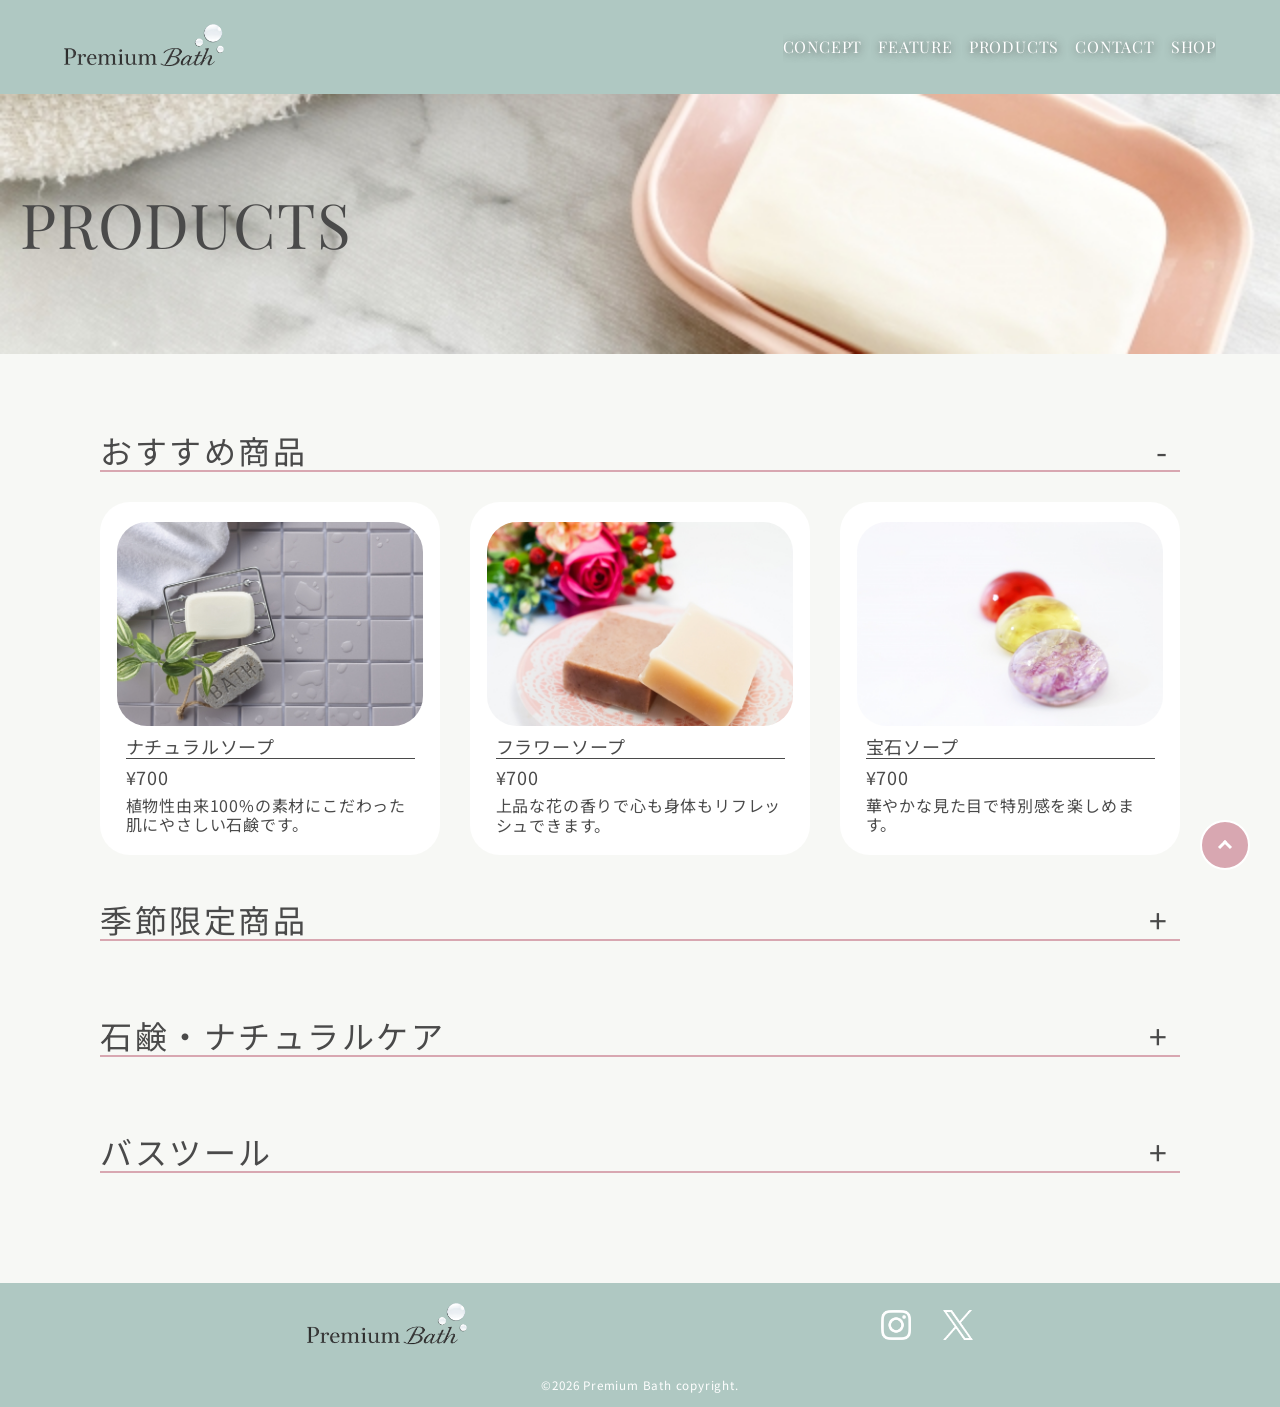
==== products.html @ 67b6cede "Add files via upload" ====
<!DOCTYPE html>
<html lang="ja">

<head>
	<meta charset="UTF-8">
	<meta name="viewport" content="width=device-width, initial-scale=1.0">
	<title>Premium Bath | 商品一覧ページ</title>
	<meta name="description" content="静岡県沼津市にあるお風呂グッズの専門店「Premium Bath」の商品一覧ページです">
	<meta name="format-detection" content="telephone=no" />

	<!-- favicon -->
	<link rel="icon" href="favicon.ico" type="image/x-icon">
	<link rel="icon" type="image/svg+xml" href="favicon.svg">

	<!-- google-fonts -->
	<link rel="preconnect" href="https://fonts.googleapis.com">
	<link rel="preconnect" href="https://fonts.gstatic.com" crossorigin>
	<link
		href="https://fonts.googleapis.com/css2?family=Noto+Sans+JP:wght@100..900&family=Playfair+Display:ital,wght@0,400..900;1,400..900&display=swap"
		rel="stylesheet">

	<!-- css -->
	<link rel="stylesheet" href="css/style.css">

	<!-- js -->
	<script type="module" src="js/main.js"></script>

</head>

<body id="top">
	<header class="header">
		<div class="header-wrapper">
			<div class="header-logo">
				<a href="index.html">
					<img src="img/logo.png" width="600" height="170" alt="PremiumBath">
				</a>
			</div>
			<nav class="header-nav" aria-label="メインナビゲーション">
				<ul class="header-nav-list">
					<li>
						<a href="index.html#top-concept">CONCEPT</a>
					</li>
					<li>
						<a href="index.html#top-feature">FEATURE</a>
					</li>
					<li>
						<a href="index.html#top-products">PRODUCTS</a>
					</li>
					<li>
						<a href="index.html#top-contact">CONTACT</a>
					</li>
					<li>
						<a href="index.html#top-shop">SHOP</a>
					</li>
				</ul>
			</nav>
		</div>
	</header>

	<main>
		<div class="c-page-kv">
			<img src="img/bg-page-kv.jpg" width="1366" height="180" alt="">
			<h1>PRODUCTS</h1>
		</div>

		<section class="products">
			<div class="l-container u-ptb">
				<div class="products-category-wrapper">
					<div class="products-category-item">
						<h2 class="js-products-title">おすすめ商品</h2>
						<div class="products-category-card-wrapper is-open">
							<article class="products-category-card">
								<img src="img/pic-products-item.jpg" width="640" height="427" alt="自然由来100%使用のナチュラルソープ">
								<div class="products-category-card-text">
									<h3>ナチュラルソープ</h3>
									<p>&yen;700</p>
									<p>
										<span>植物性由来100%の素材にこだわった肌にやさしい石鹸です。</span>
									</p>
								</div>
							</article>
							<article class="products-category-card">
								<img src="img/pic-products-item02.jpg" width="640" height="427" alt="お花の香りが特徴的なフラワーソープ">
								<div class="products-category-card-text">
									<h3>フラワーソープ</h3>
									<p>&yen;700</p>
									<p>
										<span>上品な花の香りで心も身体もリフレッシュできます。</span>
									</p>
								</div>
							</article>
							<article class="products-category-card">
								<img src="img/pic-products-item03.jpg" width="640" height="427"
									alt="宝石のような透明感のあるカラフルなソープ">
								<div class="products-category-card-text">
									<h3>宝石ソープ</h3>
									<p>&yen;700</p>
									<p>
										<span>華やかな見た目で特別感を楽しめます。</span>
									</p>
								</div>
							</article>
						</div>
					</div>
					<div class="products-category-item u-mt">
						<h2 class="js-products-title">季節限定商品</h2>
						<div class="products-category-card-wrapper">
							<article class="products-category-card">
								<img src="img/pic-products-item04.jpg" width="640" height="427"
									alt="オレンジやレモンを使った秋限定ソープ">
								<div class="products-category-card-text">
									<h3>秋限定ソープ</h3>
									<p>&yen;700</p>
									<p>
										<span>旬の果物をベースに作り上げた石鹸。</span>
										<span>柑橘の爽やかな香りが特徴です。</span>
									</p>
								</div>
							</article>
							<article class="products-category-card">
								<img src="img/pic-products-item05.jpg" width="640" height="427" alt="柑橘エキス使用のバスソルト">
								<div class="products-category-card-text">
									<h3>柑橘バスソルト</h3>
									<p>&yen;700</p>
									<p>
										<span>爽やかな柑橘の香りで心も身体もリフレッシュできます。</span>
									</p>
								</div>
							</article>
							<article class="products-category-card">
								<img src="img/pic-products-item06.jpg" width="640" height="427" alt="バナナ由来のヘアオイル">
								<div class="products-category-card-text">
									<h3>バナナオイル</h3>
									<p>&yen;700</p>
									<p>
										<span>バナナから成分を抽出したオイル。</span>
										<span>保湿効果バツグンです。</span>
									</p>
								</div>
							</article>
						</div>
					</div>
					<div class="products-category-item u-mt">
						<h2 class="js-products-title">石鹸・ナチュラルケア</h2>
						<div class="products-category-card-wrapper">
							<article class="products-category-card">
								<img src="img/pic-products-item.jpg" width="640" height="427" alt="自然由来100%使用のナチュラルソープ">
								<div class="products-category-card-text">
									<h3>ナチュラルソープ</h3>
									<p>&yen;700</p>
									<p>
										<span>植物性由来100%の素材にこだわった肌にやさしい石鹸です。</span>
									</p>
								</div>
							</article>
							<article class="products-category-card">
								<img src="img/pic-products-item07.jpg" width="640" height="427"
									alt="ラベンダーの香りが特徴的なバスソルト">
								<div class="products-category-card-text">
									<h3>ラベンダーソルト</h3>
									<p>&yen;700</p>
									<p>
										<span>ラベンダーの香りで心も身体もリフレッシュできます。</span>
									</p>
								</div>
							</article>
							<article class="products-category-card">
								<img src="img/pic-products-item03.jpg" width="640" height="427"
									alt="宝石のような透明感のあるカラフルなソープ">
								<div class="products-category-card-text">
									<h3>宝石ソープ</h3>
									<p>&yen;700</p>
									<p>
										<span>華やかな見た目で特別感を楽しめます。</span>
									</p>
								</div>
							</article>
							<article class="products-category-card">
								<img src="img/pic-products-item08.jpg" width="640" height="427"
									alt="化学成分を使用していない髪の毛、肌に優しいシャンプー">
								<div class="products-category-card-text">
									<h3>オーガニックシャンプー</h3>
									<p>&yen;700</p>
									<p>
										<span>化学成分を使用していない髪の毛、肌に優しいシャンプーです。</span>
									</p>
								</div>
							</article>
							<article class="products-category-card">
								<img src="img/pic-products-item02.jpg" width="640" height="427" alt="お花の香りが特徴的なフラワーソープ">
								<div class="products-category-card-text">
									<h3>フラワーソープ</h3>
									<p>&yen;700</p>
									<p>
										<span>上品な花の香りで心も身体もリフレッシュできます。</span>
									</p>
								</div>
							</article>
							<article class="products-category-card">
								<img src="img/pic-products-item09.jpg" width="640" height="427" alt="蜂蜜をたっぷり使用したヘアオイル">
								<div class="products-category-card-text">
									<h3>ハニーヘアオイル</h3>
									<p>&yen;700</p>
									<p>
										<span>蜂蜜をたっぷり使用したヘアオイルです。肌に潤いを与えます。</span>
									</p>
								</div>
							</article>
						</div>
					</div>
					<div class="products-category-item u-mt">
						<h2 class="js-products-title">バスツール</h2>
						<div class="products-category-card-wrapper">
							<article class="products-category-card">
								<img src="img/pic-products-item10.jpg" width="640" height="427"
									alt="白いコットン100パーセントのバスタオル">
								<div class="products-category-card-text">
									<h3>コットン100%バスタオル</h3>
									<p>&yen;700</p>
									<p>
										<span>コットン100%使用。</span>
										<span>ふわっと気持ちいい肌触り。</span>
									</p>
								</div>
							</article>
							<article class="products-category-card">
								<img src="img/pic-products-item11.jpg" width="640" height="427" alt="木製ハンドルの羊毛ブラシ">
								<div class="products-category-card-text">
									<h3>羊毛100%ブラシ</h3>
									<p>&yen;700</p>
									<p>
										<span>ケラチン(羊毛)を100%使用。</span>
										<span>優しく肌を洗います。</span>
									</p>
								</div>
							</article>
							<article class="products-category-card">
								<img src="img/pic-products-item12.jpg" width="640" height="427"
									alt="バスタオルやブラシをまとめたバスツールセット">
								<div class="products-category-card-text">
									<h3>バスツールセット</h3>
									<p>&yen;1800</p>
									<p>
										<span>お風呂が快適になるグッズを集めました。プレゼントとしても喜ばれます。</span>
									</p>
								</div>
							</article>
						</div>
					</div>
				</div>
			</div>
		</section>

		<a class="c-pagetop" href="#top" aria-label="ページトップへ戻る">
			<span></span>
		</a>
	</main>

	<footer class="footer">
		<div class="l-container">
			<div class="footer-contents">
				<div class="footer-logo">
					<a href="index.html">
						<img src="img/logo.png" width="600" height="170" alt="PremiumBath">
					</a>
				</div>
				<div class="footer-sns">
					<a href="https://www.instagram.com/?hl=ja" class="footer-sns-icon" target="_blank"
						rel="noopener noreferrer">
						<img src="img/icon-footer-instagram.png" width="100" height="100" alt="インスタグラムのアイコン">
					</a>
					<a href="https://x.com/?lang=ja" class="footer-sns-icon" target="_blank" rel="noopener noreferrer">
						<img src="img/icon-footer-x.png" width="100" height="102" alt="X(旧ツイッター)のアイコン">
					</a>
				</div>
			</div>
			<p class="footer-copyright">
				<small>&copy;2026 Premium Bath copyright.</small>
			</p>
		</div>
	</footer>
</body>

</html>
---- css/style.css ----
@charset "utf-8";

/* !!! グローバル !!! */
/*!
global
------------------------------
*/
:root {
  /* color-bg */
  --color-bg: #f7f8f5;
  --color-bg-primary: #afc8c2;
  --color-bg-secondary: #c8b6d9;
  --color-bg-accent: #d8a7b1;
  --color-bg-black: #1d1d1d;
  --color-bg-white: #fff;
  --color-bg-gray: #7a7b7b;

  /* color-mask */
  --color-mask-black: rgba(40, 40, 40, 0.35);
  --color-mask-primary: rgba(175, 200, 194, 0.9);

  /* color-font */
  --color-font-base: #4a4a4a;
  --color-font-accent: #d8a7b1;
  --color-font-white: #ffffff;
  --color-font-attention: #d94747;

  /* color-shadow */
  --color-shadow-base: #4a4a4a;
  --color-shadow-primary: #afc8c2;

  /* color-border */
  --color-border-base: #4a4a4a;
  --color-border-white: #fff;

  /* font-family */
  --font-family-base: "Noto Sans JP", sans-serif;
  --font-family-english: "Playfair Display", serif;

  /* font-letter-spacing */
  --font-letter-spacing-base: 0.05em;
  --font-letter-spacing-heading: 0.08em;

  /* width-contents */
  --width-content-s: 960px;
  --width-content: 1080px;
  --width-content-l: 1200px;
}

/* !!! ファンデーション !!! */
/*!
foundation > reset
------------------------------
*/
html {
  color: #000;
  background: #fff;
}

body,
div,
dl,
dt,
dd,
ul,
ol,
li,
h1,
h2,
h3,
h4,
h5,
h6,
pre,
code,
form,
fieldset,
legend,
input,
textarea,
p,
blockquote,
th,
td {
  margin: 0;
  padding: 0;
}

table {
  border-collapse: collapse;
  border-spacing: 0;
  width: 100%;
}

fieldset,
img {
  border: 0;
}

address,
caption,
cite,
code,
dfn,
em,
strong,
th,
var {
  font-style: normal;
  font-weight: normal;
}

ol,
ul {
  list-style: none;
}

caption,
th {
  text-align: left;
}

h1,
h2,
h3,
h4,
h5,
h6 {
  font-size: 100%;
  font-weight: normal;
}

q:before,
q:after {
  content: "";
}

abbr,
acronym {
  border: 0;
  font-variant: normal;
}

sup {
  display: block;
}

sub {
  vertical-align: text-bottom;
}

input,
textarea,
select,
button {
  color: inherit;
  font-family: inherit;
  font-size: inherit;
  font-weight: inherit;
  line-height: inherit;
  font-size: 100%;
  border-radius: 0;
  border: none;
  appearance: none;
  -webkit-appearance: none;
  background-color: inherit;
}

input,
textarea,
select {
  font-size: 16px;
}

textarea {
  resize: vertical;
  display: block;
}

button {
  padding: 0;
  cursor: pointer;
}

legend {
  color: #000;
}

main {
  display: block;
}

a {
  text-decoration: none;
  color: inherit;
}

img {
  width: 100%;
  height: auto;
  vertical-align: bottom;
}

svg {
  display: block;
}

* {
  -webkit-font-smoothing: antialiased;
  -moz-osx-font-smoothing: grayscale;
  box-sizing: border-box;
}

*::before,
*::after {
  box-sizing: border-box;
}

/*!
foundation > base
------------------------------
*/
html {
  scroll-behavior: smooth;
}

body {
  line-height: 1.8;
  font-size: 14px;
  color: var(--color-font-base);
  font-family: var(--font-family-base);
  letter-spacing: var(--font-letter-spacing-base);
  background-color: var(--color-bg);
}

@media screen and (min-width: 768px) {
  body {
    font-size: 16px;
  }
}

/* !!! ユーティリティー !!! */
/*!
utility > utility
------------------------------
*/
.u-mt {
  margin-top: 40px !important;
}

@media screen and (min-width: 768px) {
  .u-mt {
    margin-top: 48px !important;
  }
}

.u-ptb {
  padding: 64px 0 !important;
}

@media screen and (min-width: 768px) {
  .u-ptb {
    padding: 80px 0 !important;
  }
}

.u-visually-hidden {
  position: absolute !important;
  white-space: nowrap !important;
  width: 1px !important;
  height: 1px !important;
  overflow: hidden !important;
  border: 0 !important;
  padding: 0 !important;
  clip: rect(0 0 0 0) !important;
  clip-path: inset(50%) !important;
  margin: -1px !important;
}

/* !!! コンポーネント !!! */
/*!
component > section-title
------------------------------
*/
.c-section-title {
  display: grid;
  gap: 6px;
  text-align: center;
}

.c-section-title--white {
  color: var(--color-font-white);
  text-shadow: 1px 1px 8px var(--color-shadow-base);
}

.c-section-title p,
.c-section-title h2 {
  line-height: 1;
  letter-spacing: var(--font-letter-spacing-heading);
  padding-left: 0.08em;
}

.c-section-title p {
  font-size: 28px;
  font-family: var(--font-family-english);
}

@media screen and (min-width: 768px) {
  .c-section-title p {
    font-size: 32px;
  }
}

.c-section-title h2 {
  font-size: 18px;
}

@media screen and (min-width: 768px) {
  .c-section-title h2 {
    font-size: 20px;
  }
}

/*!
component > page-kv
------------------------------
*/
.c-page-kv {
  position: relative;
}

.c-page-kv img {
  width: 100%;
  height: 180px;
  object-fit: cover;
}

@media screen and (min-width: 768px) {
  .c-page-kv img {
    height: 260px;
  }
}

.c-page-kv h1 {
  font-family: var(--font-family-english);
  font-size: 36px;
  position: absolute;
  top: 50%;
  left: 20px;
  transform: translate(0, -50%);
}

@media screen and (min-width: 768px) {
  .c-page-kv h1 {
    font-size: 62px;
  }
}

/*!
component > page-contents
------------------------------
*/
.c-page-contents {
  text-align: center;
}

.c-page-contents h2 {
  font-size: 28px;
  line-height: 1;
}

@media screen and (min-width: 768px) {
  .c-page-contents h2 {
    font-size: 32px;
  }
}

.c-page-text {
  display: block;
}

/*!
component > pagetop
------------------------------
*/
.c-pagetop {
  height: 30px;
  width: 30px;
  position: fixed;
  right: 15px;
  bottom: 15px;
  background: var(--color-bg-accent);
  border: solid 2px var(--color-border-white);
  border-radius: 50%;
  display: grid;
  place-items: center;
  z-index: 2;
  transition: opacity 0.3s;
}

@media screen and (min-width: 768px) {
  .c-pagetop {
    height: 50px;
    width: 50px;
    right: 30px;
    bottom: 30px;
  }
}

@media (any-hover: hover) {
  .c-pagetop:hover {
    opacity: 0.8;
  }
}

.c-pagetop span {
  height: 10px;
  width: 10px;
  border-top: 3px solid var(--color-border-white);
  border-right: 3px solid var(--color-border-white);
  transform: translateY(20%) rotate(-45deg);
}

/*!
component > button
------------------------------
*/
.c-button {
  display: grid;
  place-items: center;
  width: 180px;
  height: 60px;
  border-radius: 100vh;
  transition:
    transform 0.7s ease,
    color 0.7s ease,
    background-color 0.7s ease,
    border-color 0.7s ease;
  font-family: var(--font-family-english);
}

@media screen and (min-width: 768px) {
  .c-button {
    width: 220px;
  }
}

@media (any-hover: hover) {
  .c-button:hover {
    transform: scale(1.1) translateY(-2px);
  }
}

.c-button--black {
  color: var(--color-font-white);
  background-color: var(--color-bg-black);
  border: solid 1px transparent;
}

@media (any-hover: hover) {
  .c-button--black:hover {
    color: var(--color-font-base);
    background-color: var(--color-bg);
    border-color: var(--color-border-base);
  }
}

.c-button--white {
  color: var(--color-font-base);
  background-color: var(--color-bg-white);
  border: solid 1px var(--color-border-base);
}

@media (any-hover: hover) {
  .c-button--white:hover {
    color: var(--color-font-white);
    background-color: var(--color-bg-accent);
    border-color: transparent;
  }
}

.c-button--submit {
  width: 200px;
  border-radius: initial;
  background-color: var(--color-bg-white);
  border: solid 1px var(--color-border-base);
}

@media screen and (min-width: 768px) {
  .c-button--submit {
    width: 240px;
  }
}

@media (any-hover: hover) {
  .c-button--submit:hover {
    color: var(--color-font-white);
    background-color: var(--color-bg-black);
    border-color: transparent;
  }
}

.c-button--center {
  margin-inline: auto;
}

/*!
component > product(単体)
------------------------------
*/
.c-product-card {
  display: grid;
  gap: 12px;
}

@media screen and (min-width: 768px) {
  .c-product-card img {
    max-width: 400px;
  }
}

.c-product-text h3 {
  font-size: 18px;
}

@media screen and (min-width: 768px) {
  .c-product-text h3 {
    font-size: 20px;
  }
}

.c-product-text p {
  margin-top: 4px;
}

.c-product-text p span {
  display: block;
}

/*!
component > product(複数)
------------------------------
*/
.c-products-box {
  display: grid;
  gap: 30px;
  place-items: baseline;
}

@media screen and (min-width: 600px) {
  .c-products-box--col2 {
    grid-template-columns: repeat(2, 1fr);
  }
}

@media screen and (min-width: 768px) {
  .c-products-box--col3 {
    grid-template-columns: repeat(3, 1fr);
  }
}

/*!
component > animation
------------------------------
*/
.js-fadein {
  opacity: 0;
  transform: translateY(30px);
  transition:
    opacity 0.8s ease,
    transform 0.8s ease;
}

.js-fadein.is-show {
  opacity: 1;
  transform: translateY(0);
}

/* !!! レイアウト !!! */
/*!
layout > container
------------------------------
*/
.l-container-l,
.l-container,
.l-container-s {
  width: 90%;
  margin: 0 auto;
}

.l-container-s {
  max-width: var(--width-content-s);
}

.l-container {
  max-width: var(--width-content);
}

.l-container-l {
  max-width: var(--width-content-l);
}

/*!
layout > header
------------------------------
*/
@media screen and (min-width: 768px) {
  .header {
    background-color: var(--color-bg-primary);
  }
}

.header-wrapper {
  align-items: center;
  line-height: 1;
}

@media screen and (min-width: 768px) {
  .header-wrapper {
    width: 90%;
    margin-inline: auto;
    display: flex;
    justify-content: space-between;
    gap: 0;
  }
}

.header-logo {
  padding: 16px 0;
}

@media screen and (min-width: 768px) {
  .header-logo {
    padding: 24px 0;
  }
}

.header-logo img {
  display: block;
  width: 160px;
  height: auto;
  margin-inline: auto;
}

.header-nav {
  display: grid;
  place-items: center;
  height: 40px;
  width: 100%;
  background-color: var(--color-bg-primary);
  overflow-x: scroll;
  scrollbar-width: none;
  padding: 0 10px;
}

@media screen and (min-width: 768px) {
  .header-nav {
    background-color: initial;
    width: initial;
    padding: 0;
  }
}

.header-nav::-webkit-scrollbar {
  display: none;
}

.header-nav-list {
  display: flex;
  align-items: center;
  gap: 16px;
}

.header-nav-list a {
  display: block;
  color: var(--color-font-white);
  font-family: var(--font-family-english);
  text-shadow: 1px 1px 8px var(--color-shadow-base);
  transition:
    color 0.3s ease,
    text-shadow 0.3s ease;
}

@media (any-hover: hover) {
  .header-nav-list a:hover {
    text-shadow: 1px 1px var(--color-shadow-base);
    color: var(--color-font-accent);
  }
}

/*!
layout > footer
------------------------------
*/
.footer {
  background-color: var(--color-bg-primary);
  padding: 10px 0;
}

@media screen and (min-width: 400px) {
  .footer {
    padding: 20px 0 10px 0;
  }
}

.footer-contents {
  display: flex;
  flex-direction: column;
  align-items: center;
  gap: 8px;
}

@media screen and (min-width: 400px) {
  .footer-contents {
    flex-direction: initial;
    justify-content: space-around;
    gap: 0;
  }
}

.footer-logo img {
  display: block;
  width: 160px;
  height: auto;
}

.footer-sns {
  display: flex;
  gap: 12px;
}

@media screen and (min-width: 400px) {
  .footer-sns {
    gap: 32px;
  }
}

.footer-sns-icon img {
  aspect-ratio: 1;
  width: 20px;
}

@media screen and (min-width: 400px) {
  .footer-sns-icon img {
    width: 30px;
  }
}

@media (any-hover: hover) {
  .footer-sns-icon:hover {
    opacity: 0.8;
  }
}

.footer-copyright {
  font-size: 12px;
  color: var(--color-font-white);
  text-align: center;
  margin-top: 8px;
}

@media screen and (min-width: 400px) {
  .footer-copyright {
    font-size: 14px;
    margin-top: 24px;
  }
}

/* !!! 固有ページ(top) !!! */
/*!
page > top > kv 
------------------------------
*/
.top-kv {
  position: relative;
}

.top-kv img {
  display: block;
  height: 240px;
  object-fit: cover;
}

@media screen and (min-width: 600px) {
  .top-kv img {
    height: 400px;
  }
}

@media screen and (min-width: 1024px) {
  .top-kv img {
    height: 600px;
  }
}

.top-kv-catchcopy {
  position: absolute;
  top: 50%;
  left: 2%;
  transform: translate(0, -50%);
  font-size: 32px;
  line-height: 1.5;
  color: var(--color-font-white);
  text-shadow: 2px 2px 8px var(--color-shadow-primary);
}

@media screen and (min-width: 768px) {
  .top-kv-catchcopy {
    font-size: 48px;
  }
}

@media screen and (min-width: 1024px) {
  .top-kv-catchcopy {
    font-size: 62px;
  }
}

@media screen and (min-width: 1300px) {
  .top-kv-catchcopy {
    font-size: 80px;
  }
}

.top-kv-catchcopy span:first-child {
  display: block;
}

/*!
page > top > news
------------------------------
*/
.top-news {
  padding: 20px 0;
}

@media screen and (min-width: 768px) {
  .top-news {
    padding: 40px 0;
  }
}

.top-news-contents {
  display: grid;
  gap: 15px;
  margin-top: 15px;
}

@media screen and (min-width: 768px) {
  .top-news-contents {
    gap: 20px;
    margin-top: 20px;
  }
}

.top-news-article {
  display: grid;
  gap: 4px;
  margin-inline: auto;
  line-height: 1.2;
}

@media screen and (min-width: 600px) {
  .top-news-article {
    grid-template-columns: auto 1fr;
    font-size: 18px;
    gap: 40px;
  }
}

.top-news-article a {
  text-decoration: underline;
  transition: opacity 0.4s ease;
}

@media (any-hover: hover) {
  .top-news-article a:hover {
    opacity: 0.8;
  }
}

/*!
page > top > concept
------------------------------
*/
.top-concept {
  background-image: url(../img/bg-top-concept.jpg);
  background-repeat: no-repeat;
  background-size: cover;
  background-position: center;
  position: relative;
}

.top-concept::before {
  content: "";
  position: absolute;
  inset: 0;
  background: var(--color-mask-black);
  z-index: 1;
}

.top-concept .js-fadein {
  position: relative;
  z-index: 2;
}

.top-concept-title {
  position: relative;
}

.top-concept-text-wrapper {
  position: relative;
  z-index: 2;
  color: var(--color-font-white);
  text-shadow: 1px 1px 8px var(--color-shadow-base);
}

@media screen and (min-width: 1280px) {
  .top-concept-text-wrapper {
    text-align: center;
  }
}

.top-concept-text:first-of-type {
  font-size: 18px;
  margin-bottom: 10px;
}

@media screen and (min-width: 768px) {
  .top-concept-text:first-of-type {
    font-size: 20px;
  }
}

.top-concept-text span {
  display: block;
}

@media screen and (min-width: 600px) {
  .top-concept-text:first-of-type span {
    display: inline;
  }
}

/*!
page > top > feature-item
------------------------------
*/
.top-feature-item {
  position: relative;
}

@media screen and (min-width: 600px) {
  .top-feature-item {
    display: flex;
    justify-content: space-between;
    gap: 30px;
    position: static;
  }
}

@media screen and (min-width: 600px) {
  .top-feature-item--reverse {
    flex-direction: row-reverse;
  }
}

@media screen and (min-width: 600px) {
  .top-feature-item img {
    max-width: 280px;
  }
}

@media screen and (min-width: 768px) {
  .top-feature-item img {
    max-width: 400px;
  }
}

.top-feature-text {
  position: absolute;
  top: 50%;
  left: 0;
  transform: translate(10%, -50%);
  padding: 16px;
  background-color: var(--color-mask-primary);
  color: #fff;
  width: 80%;
  text-shadow: 1px 1px 8px var(--color-shadow-base);
}

@media screen and (min-width: 600px) {
  .top-feature-text {
    color: var(--color-font-base);
    background-color: initial;
    position: static;
    transform: none;
    padding: 10px 0 0 0;
    width: initial;
    display: grid;
    align-content: start;
    gap: 10px;
    height: initial;
    text-shadow: none;
  }
}

@media screen and (min-width: 768px) {
  .top-feature-text {
    padding: 20px 0 0 0;
  }
}

.top-feature-text h3 {
  display: flex;
  gap: 10px;
  align-items: center;
  line-height: 1.2;
  font-size: 20px;
}

@media screen and (min-width: 768px) {
  .top-feature-text h3 {
    font-size: 24px;
  }
}

.top-feature-text h3::before {
  content: "";
  display: inline-block;
  width: 3px;
  height: 45px;
  background-color: var(--color-bg-accent);
}

.top-feature-text p {
  margin-top: 10px;
  margin-left: 14px;
  line-height: 1.5;
}

@media screen and (min-width: 600px) {
  .top-feature-text p {
    margin-top: 0;
    line-height: inherit;
  }
}

.top-feature-text p span {
  display: block;
}

/*!
page > top > products
------------------------------
*/
.top-products {
  background-color: var(--color-bg-white);
}

/*!
page > top > contact
------------------------------
*/
.top-contact {
  background-image: url(../img/bg-top-contact.jpg);
  background-repeat: no-repeat;
  background-position: center;
  background-size: cover;
  position: relative;
}

.top-contact::before {
  content: "";
  position: absolute;
  inset: 0;
  background: var(--color-mask-black);
  z-index: 1;
}

.top-contact-wrapper {
  position: relative;
  z-index: 2;
}

.top-contact-form-wrapper {
  width: 90%;
  margin-inline: auto;
}

@media screen and (min-width: 1024px) {
  .top-contact-form-wrapper {
    width: 70%;
  }
}

.top-contact-form {
  display: grid;
  gap: 20px;
}

.top-contact-form-item {
  display: grid;
  gap: 6px;
}

.top-contact-form-label {
  color: var(--color-font-white);
  text-shadow: 1px 1px 8px var(--color-shadow-base);
}

.top-contact-form input,
.top-contact-form select,
.top-contact-form textarea {
  font-size: 14px;
  color: var(--color-font-base);
  background-color: var(--color-bg-white);
  padding-left: 2px;
  width: 100%;
}

.top-contact-form input,
.top-contact-form select {
  height: 50px;
}

.top-contact-form textarea {
  height: 220px;
}

.top-contact-form-category {
  position: relative;
}

.top-contact-form-category::before {
  content: "";
  width: 10px;
  height: 10px;
  border-bottom: solid 1px var(--color-border-base);
  border-left: solid 1px var(--color-border-base);
  transform: rotate(-45deg);
  position: absolute;
  top: 25%;
  right: 20px;
}

/*!
page > top > shop
------------------------------
*/
.top-shop-information-wrapper {
  display: flex;
  flex-direction: column;
  gap: 20px;
}

@media screen and (min-width: 768px) {
  .top-shop-information-wrapper {
    flex-direction: row;
    align-items: center;
    gap: 40px;
  }
}

@media screen and (min-width: 1024px) {
  .top-shop-information-wrapper {
    gap: 80px;
  }
}

.top-shop-information-contents {
  display: grid;
  grid-template-columns: 35% auto;
  gap: 16px 0;
  line-height: 1.2;
  margin-left: 20px;
}

@media screen and (min-width: 768px) {
  .top-shop-information-contents {
    grid-template-columns: auto 1fr;
    margin-left: 0;
  }
}

@media screen and (min-width: 1024px) {
  .top-shop-information-contents {
    gap: 30px 0;
  }
}

.top-shop-information-contents dt,
.top-shop-information-contents dd {
  padding-left: 10px;
  border-bottom: 1px solid var(--color-border-base);
}

.top-shop-information-contents dd {
  padding-bottom: 4px;
}

.top-shop-sp-tel {
  text-decoration: underline;
}

@media screen and (min-width: 768px) {
  .top-shop-sp-tel {
    display: none;
  }
}

.top-shop-pc-tel {
  display: none;
}

@media screen and (min-width: 768px) {
  .top-shop-pc-tel {
    display: block;
  }
}

.top-shop-address-item,
.top-shop-calendar {
  display: block;
}

.top-shop-calendar:last-child {
  font-size: 10.5px;
  color: var(--color-font-attention);
}

@media screen and (min-width: 768px) {
  .top-shop-calendar:last-child {
    font-size: 12px;
  }
}

.top-shop-map iframe {
  width: 100%;
  height: 180px;
}

@media screen and (min-width: 768px) {
  .top-shop-map iframe {
    height: 260px;
  }
}

/* !!! 固有ページ(products) !!! */
/*!
page > products
------------------------------
*/
.products-category-card-wrapper {
  display: grid;
  gap: 20px;
  margin-top: 30px;
  max-height: 0;
  overflow: hidden;
  opacity: 0;
  transition:
    max-height 0.8s ease,
    opacity 0.8s ease;
}

/* js用 */
.products-category-card-wrapper.is-open {
  opacity: 1;
}

@media screen and (min-width: 600px) {
  .products-category-card-wrapper {
    grid-template-columns: repeat(2, 1fr);
  }
}

@media screen and (min-width: 768px) {
  .products-category-card-wrapper {
    grid-template-columns: repeat(3, 1fr);
    gap: 30px;
  }
}

.products-category-item h2 {
  font-size: 26px;
  letter-spacing: var(--font-letter-spacing-heading);
  line-height: 1;
  position: relative;
  /* js用 */
  width: 100%;
  cursor: pointer;
}

@media screen and (min-width: 768px) {
  .products-category-item h2 {
    font-size: 32px;
  }
}

/* js用 */
.products-category-item h2::before {
  content: "+";
  display: inline-block;
  position: absolute;
  top: 0;
  right: 10px;
}

/* js用 */
.products-category-item h2.is-open::before {
  content: "-";
  display: inline-block;
  position: absolute;
  top: 0;
  right: 10px;
}

.products-category-item h2::after {
  content: "";
  display: block;
  width: 100%;
  height: 2px;
  background-color: var(--color-bg-accent);
  margin-top: 4px;
}

.products-category-card {
  display: grid;
  place-items: center;
  gap: 10px;
  padding: 20px 0;
  background-color: var(--color-bg-white);
  border-radius: 30px;
}

.products-category-card img {
  width: 90%;
  border-radius: 30px;
}

.products-category-card-text {
  width: 85%;
  line-height: 1.2;
  display: grid;
  gap: 4px;
}

@media screen and (min-width: 768px) {
  .products-category-card-text {
    gap: 8px;
  }
}

.products-category-card-text h3 {
  font-size: 16px;
  border-bottom: solid 1px var(--color-border-base);
}

@media screen and (min-width: 768px) {
  .products-category-card-text h3 {
    font-size: 18px;
  }
}

.products-category-card-text p:first-of-type {
  font-size: 16px;
}

@media screen and (min-width: 768px) {
  .products-category-card-text p:first-of-type {
    font-size: 18px;
  }
}

.products-category-card-text p span {
  display: block;
}

/* !!! 固有ページ(news) !!! */
/*!
page > news
------------------------------
*/
@media screen and (min-width: 768px) {
  .news-description-text {
    display: inline;
  }
}

@media screen and (min-width: 768px) {
  .news-description-text:nth-of-type(3),
  .news-description-text:nth-of-type(4) {
    display: block;
  }
}

.news-description-text:nth-of-type(3) {
  margin-top: 8px;
}

.news-description-text:nth-of-type(4) {
  color: var(--color-font-attention);
  margin-bottom: 8px;
}

.news-description-text time {
  color: var(--color-font-attention);
  font-weight: bold;
}
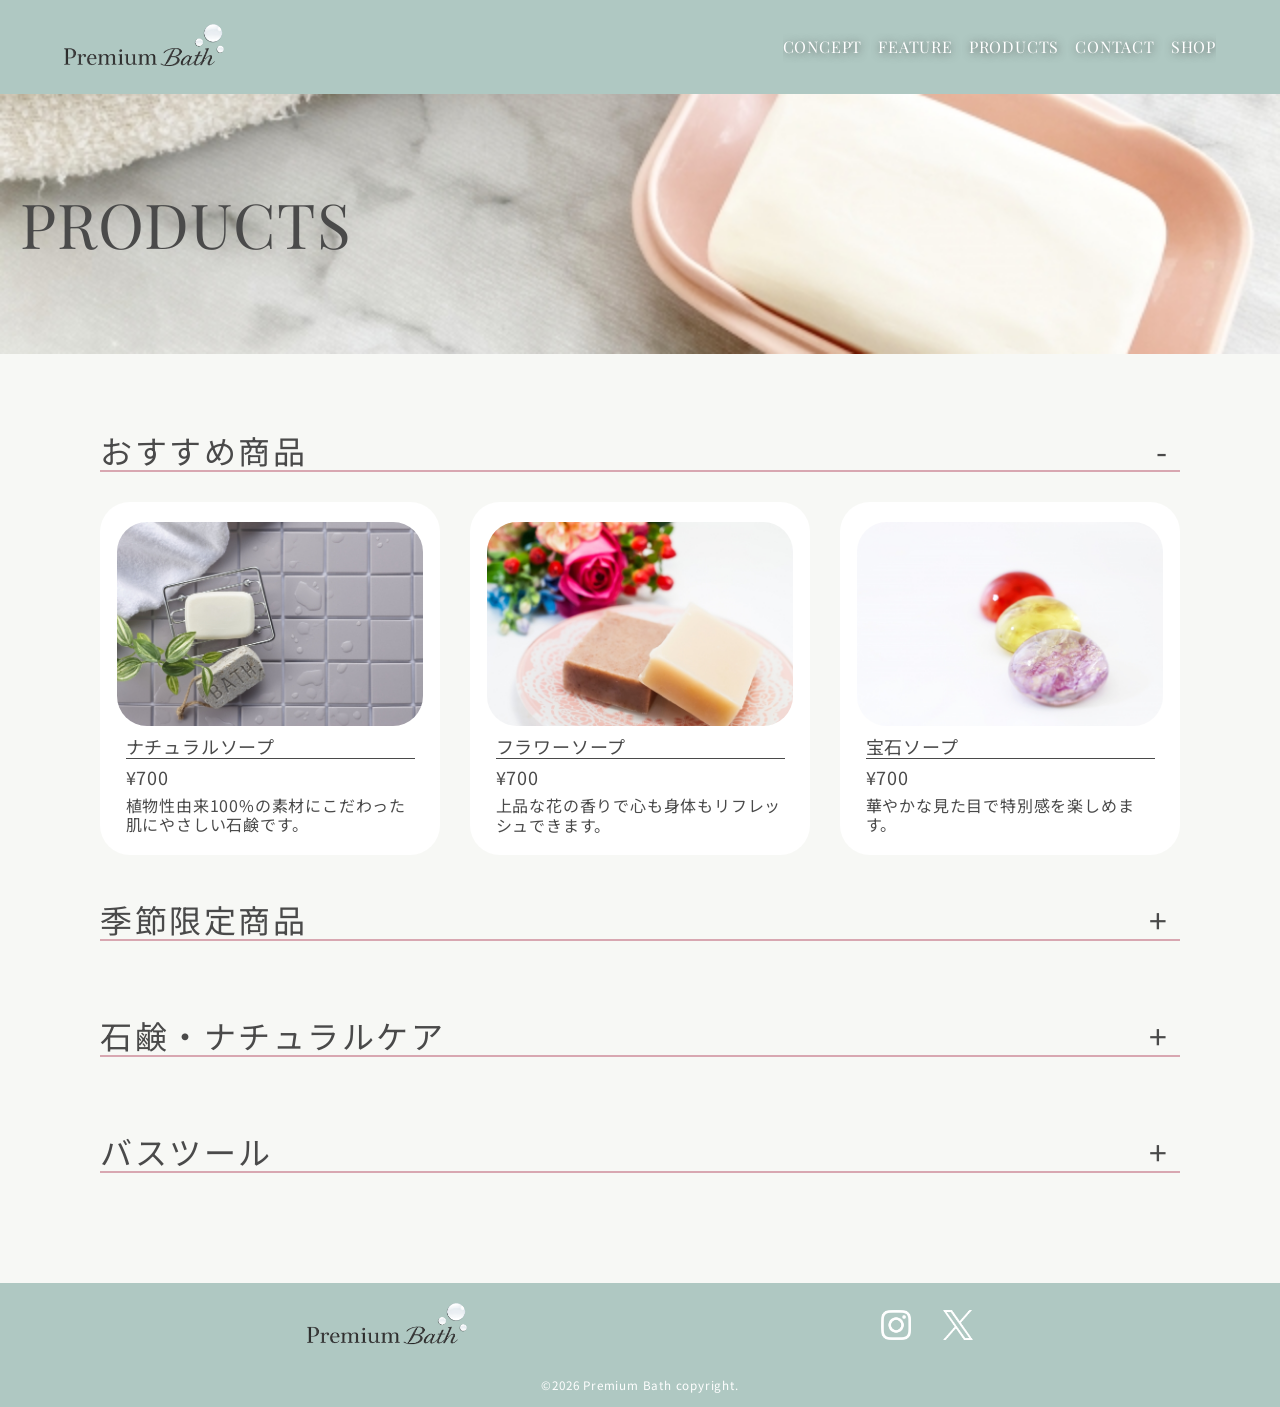
==== commit d1bdc32f: "Add files via upload" ====
--- a/products.html
+++ b/products.html
@@ -251,7 +251,7 @@
 			</div>
 		</section>
 
-		<a class="c-pagetop" href="#top" aria-label="ページトップへ戻る">
+		<a class="c-pagetop js-pagetop" href="#top" aria-label="ページトップへ戻る">
 			<span></span>
 		</a>
 	</main>
--- a/css/style.css
+++ b/css/style.css
@@ -384,18 +384,20 @@
 ------------------------------
 */
 .c-pagetop {
-  height: 30px;
-  width: 30px;
-  position: fixed;
-  right: 15px;
-  bottom: 15px;
+  display: grid;
+  place-items: center;
+  z-index: 2;
+  height: 40px;
+  width: 40px;
   background: var(--color-bg-accent);
   border: solid 2px var(--color-border-white);
   border-radius: 50%;
-  display: grid;
-  place-items: center;
-  z-index: 2;
-  transition: opacity 0.3s;
+  transition:
+    opacity 0.3s ease,
+    visibility 0.3s ease;
+  position: fixed;
+  right: 15px;
+  bottom: 30px;
 }
 
 @media screen and (min-width: 768px) {
@@ -403,8 +405,19 @@
     height: 50px;
     width: 50px;
     right: 30px;
-    bottom: 30px;
-  }
+  }
+}
+
+.c-pagetop.js-pagetop {
+  opacity: 0;
+  visibility: hidden;
+  pointer-events: none;
+}
+
+.c-pagetop.js-pagetop.is-show {
+  opacity: 1;
+  visibility: visible;
+  pointer-events: auto;
 }
 
 @media (any-hover: hover) {
